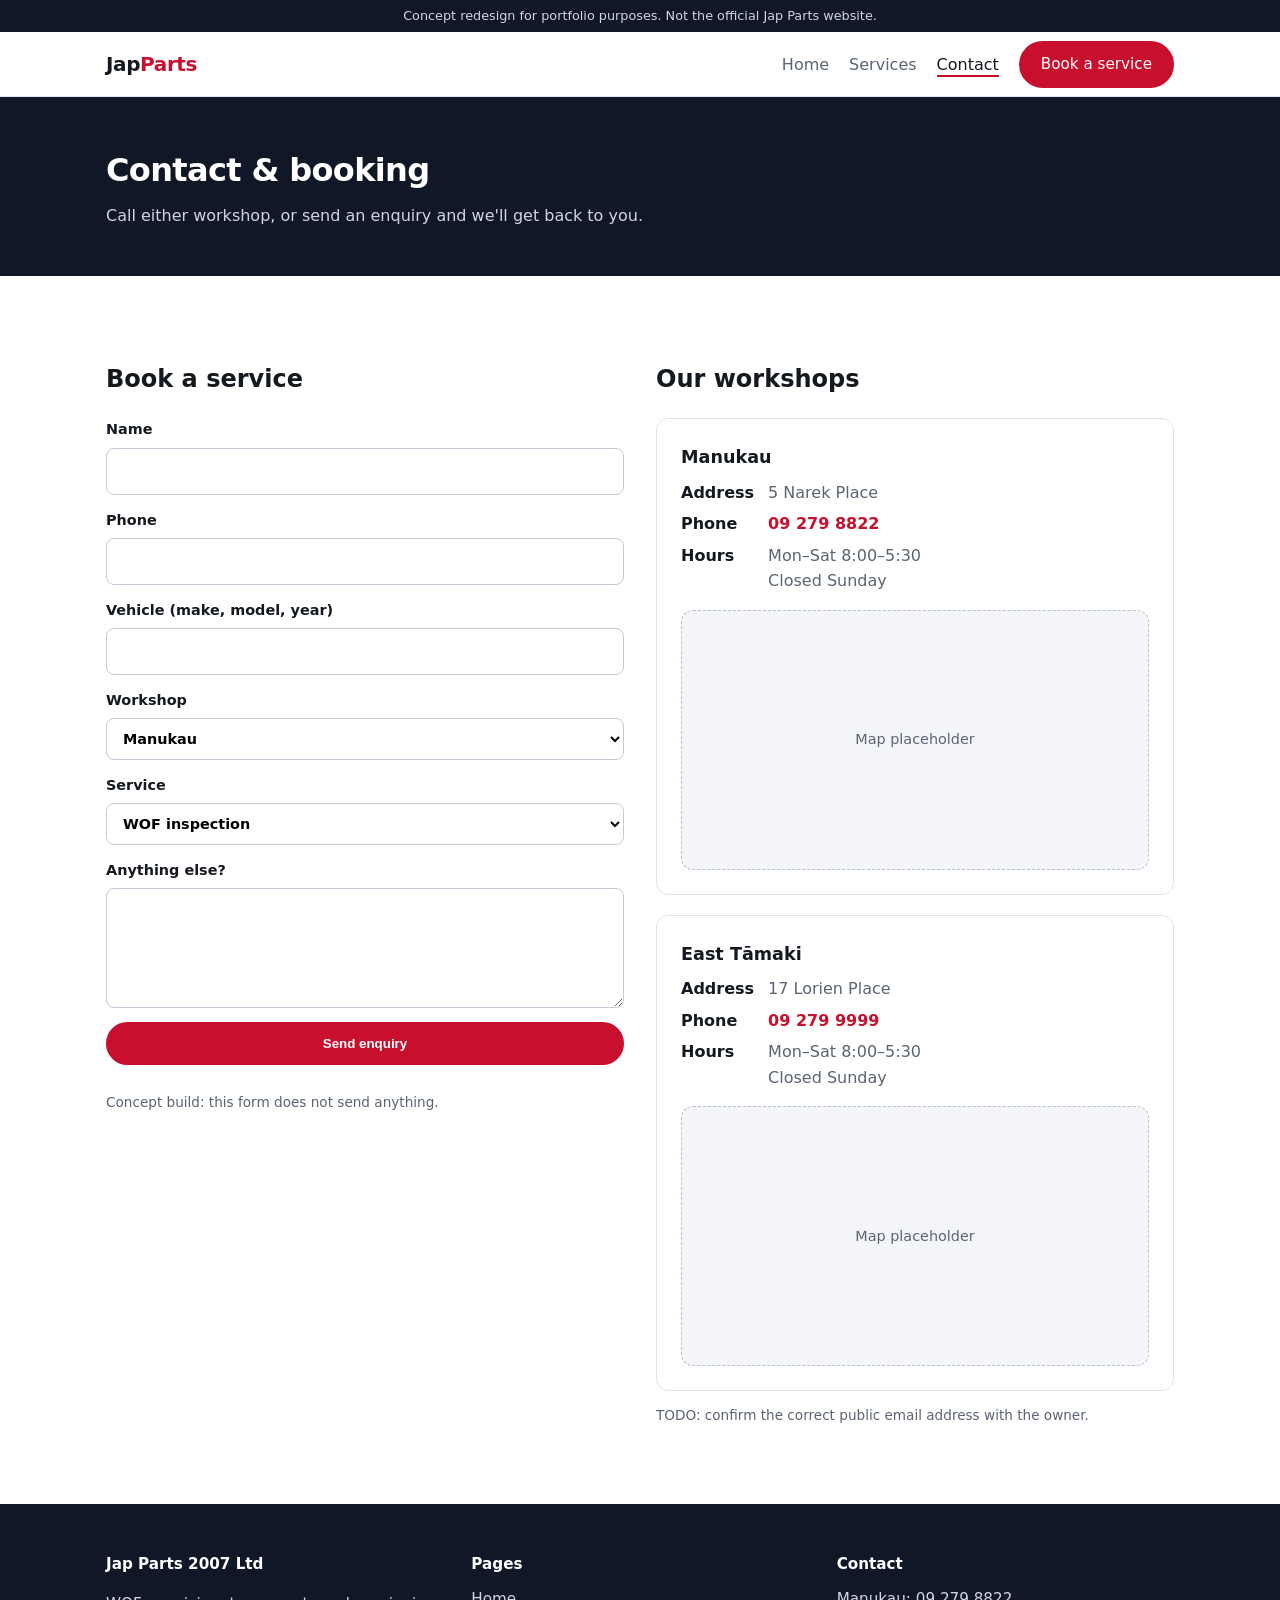
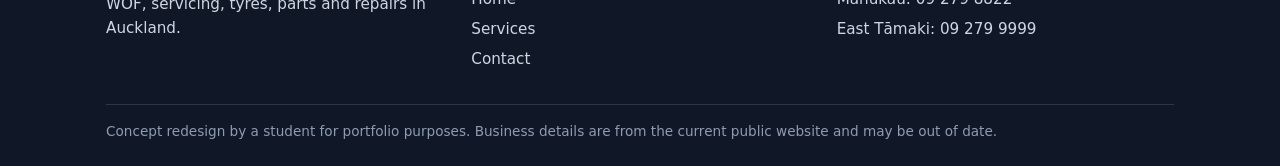
==== contact.html @ 28f03deb "Initial concept redesign of Jap Parts website Home, Services and Contact pages with responsive layou" ====
<!doctype html>
<html lang="en-NZ">
<head>
  <meta charset="utf-8">
  <meta name="viewport" content="width=device-width, initial-scale=1">
  <meta name="robots" content="noindex, nofollow">
  <title>Contact &amp; Booking | Jap Parts</title>
  <meta name="description" content="Concept redesign: contact details, locations and booking enquiry form.">
  <link rel="stylesheet" href="css/styles.css">
</head>
<body>
  <a class="skip-link" href="#main">Skip to content</a>
  <div class="concept-banner">Concept redesign for portfolio purposes. Not the official Jap Parts website.</div>

  <header class="site-header">
    <div class="container header-inner">
      <a class="logo" href="index.html">Jap<span>Parts</span></a>
      <button class="nav-toggle" aria-expanded="false" aria-controls="nav">Menu</button>
      <nav class="nav" id="nav" aria-label="Main">
        <a href="index.html">Home</a>
        <a href="services.html">Services</a>
        <a href="contact.html" aria-current="page">Contact</a>
        <a class="btn" href="contact.html#book">Book a service</a>
      </nav>
    </div>
  </header>

  <main id="main">
    <div class="page-title">
      <div class="container">
        <h1>Contact &amp; booking</h1>
        <p>Call either workshop, or send an enquiry and we'll get back to you.</p>
      </div>
    </div>

    <section>
      <div class="container split" style="align-items:start">
        <div id="book">
          <h2>Book a service</h2>
          <form id="enquiry-form">
            <label>Name <input name="name" required autocomplete="name"></label>
            <label>Phone <input name="phone" type="tel" required autocomplete="tel"></label>
            <label>Vehicle (make, model, year) <input name="vehicle"></label>
            <label>Workshop
              <select name="location">
                <option>Manukau</option>
                <option>East Tāmaki</option>
              </select>
            </label>
            <label>Service
              <select name="service">
                <option>WOF inspection</option>
                <option>Servicing / tune-up</option>
                <option>Tyres &amp; parts</option>
                <option>Mechanical / electrical repair</option>
                <option>Insurance claim</option>
              </select>
            </label>
            <label>Anything else? <textarea name="message"></textarea></label>
            <button class="btn" type="submit">Send enquiry</button>
            <p class="form-note">Concept build: this form does not send anything.</p>
            <p class="form-status" id="form-status" role="status"></p>
          </form>
        </div>

        <div>
          <h2>Our workshops</h2>
          <div class="grid" style="grid-template-columns:1fr">
            <article class="card location">
              <h3>Manukau</h3>
              <dl>
                <dt>Address</dt><dd>5 Narek Place</dd>
                <dt>Phone</dt><dd><a href="tel:092798822">09 279 8822</a></dd>
                <dt>Hours</dt><dd>Mon–Sat 8:00–5:30<br>Closed Sunday</dd>
              </dl>
              <!-- TODO: embed a correct Google Map for 5 Narek Place, Manukau -->
              <div class="map-frame photo-placeholder" role="img" aria-label="Map placeholder">Map placeholder</div>
            </article>
            <article class="card location">
              <h3>East Tāmaki</h3>
              <dl>
                <dt>Address</dt><dd>17 Lorien Place</dd>
                <dt>Phone</dt><dd><a href="tel:092799999">09 279 9999</a></dd>
                <dt>Hours</dt><dd>Mon–Sat 8:00–5:30<br>Closed Sunday</dd>
              </dl>
              <!-- TODO: embed a correct Google Map for 17 Lorien Place, East Tāmaki -->
              <div class="map-frame photo-placeholder" role="img" aria-label="Map placeholder">Map placeholder</div>
            </article>
          </div>
          <p class="form-note">TODO: confirm the correct public email address with the owner.</p>
        </div>
      </div>
    </section>
  </main>

  <footer class="site-footer">
    <div class="container">
      <div class="footer-grid">
        <div><h4>Jap Parts 2007 Ltd</h4><p>WOF, servicing, tyres, parts and repairs in Auckland.</p></div>
        <div><h4>Pages</h4><ul><li><a href="index.html">Home</a></li><li><a href="services.html">Services</a></li><li><a href="contact.html">Contact</a></li></ul></div>
        <div><h4>Contact</h4><ul><li>Manukau: <a href="tel:092798822">09 279 8822</a></li><li>East Tāmaki: <a href="tel:092799999">09 279 9999</a></li></ul></div>
      </div>
      <div class="footer-bottom">Concept redesign by a student for portfolio purposes. Business details are from the current public website and may be out of date.</div>
    </div>
  </footer>
  <div class="call-bar"><a href="tel:092798822">Call Manukau</a><a href="contact.html#book">Book a service</a></div>
  <script src="js/main.js"></script>
</body>
</html>
---- css/styles.css ----
:root {
  --ink: #14181f;
  --muted: #5a6472;
  --bg: #ffffff;
  --bg-alt: #f3f5f8;
  --line: #e0e5ec;
  --brand: #c8102e;
  --brand-dark: #9d0c24;
  --navy: #101828;
  --radius: 12px;
  --max: 1100px;
}

* { box-sizing: border-box; }

body {
  margin: 0;
  font-family: system-ui, -apple-system, "Segoe UI", Roboto, sans-serif;
  color: var(--ink);
  background: var(--bg);
  line-height: 1.6;
}

img { max-width: 100%; display: block; }
a { color: inherit; }

.container { max-width: var(--max); margin: 0 auto; padding: 0 16px; }

.skip-link {
  position: absolute; left: -999px; top: 0;
  background: var(--navy); color: #fff; padding: 8px 14px; z-index: 100;
}
.skip-link:focus { left: 0; }

.concept-banner {
  background: var(--navy); color: #cfd6e2;
  font-size: 0.8rem; text-align: center; padding: 6px 16px;
}

/* Header */
.site-header {
  position: sticky; top: 0; z-index: 50;
  background: rgba(255, 255, 255, 0.95);
  backdrop-filter: blur(6px);
  border-bottom: 1px solid var(--line);
}
.header-inner {
  display: flex; align-items: center; justify-content: space-between;
  min-height: 64px; gap: 16px;
}
.logo { font-weight: 800; font-size: 1.25rem; text-decoration: none; letter-spacing: -0.02em; }
.logo span { color: var(--brand); }

.nav-toggle {
  display: none; background: none; border: 1px solid var(--line);
  border-radius: 8px; padding: 8px 12px; font: inherit; cursor: pointer;
}
.nav { display: flex; align-items: center; gap: 20px; }
.nav a { text-decoration: none; font-weight: 500; color: var(--muted); }
.nav a:hover, .nav a[aria-current="page"] { color: var(--ink); }

/* Buttons */
.btn {
  display: inline-block; padding: 12px 22px; border-radius: 999px;
  background: var(--brand); color: #fff !important; font-weight: 600;
  text-decoration: none; border: 2px solid var(--brand); cursor: pointer;
}
.btn:hover { background: var(--brand-dark); border-color: var(--brand-dark); }
.btn-outline { background: transparent; color: #fff !important; border-color: #fff; }
.btn-outline:hover { background: rgba(255,255,255,0.12); border-color: #fff; }
.btn-dark-outline { background: transparent; color: var(--ink) !important; border-color: var(--ink); }
.btn-dark-outline:hover { background: var(--ink); color: #fff !important; border-color: var(--ink); }

/* Hero */
.hero {
  background: linear-gradient(135deg, #101828 0%, #1d2a44 100%);
  color: #fff; padding: 88px 0 72px;
}
.hero h1 { font-size: clamp(2rem, 5vw, 3.4rem); line-height: 1.1; margin: 0 0 16px; letter-spacing: -0.03em; max-width: 16ch; }
.hero p { font-size: 1.15rem; color: #cfd6e2; max-width: 52ch; margin: 0 0 28px; }
.hero-actions { display: flex; gap: 12px; flex-wrap: wrap; }
.hero-badges { display: flex; gap: 10px; flex-wrap: wrap; margin-top: 36px; }
.badge {
  font-size: 0.85rem; padding: 6px 14px; border-radius: 999px;
  background: rgba(255,255,255,0.1); border: 1px solid rgba(255,255,255,0.2);
}

/* Sections */
section { padding: 64px 0; }
.alt { background: var(--bg-alt); }
.section-head { max-width: 60ch; margin-bottom: 32px; }
.section-head h2 { font-size: clamp(1.6rem, 3vw, 2.1rem); margin: 0 0 8px; letter-spacing: -0.02em; }
.section-head p { margin: 0; color: var(--muted); }
.eyebrow { color: var(--brand); font-weight: 700; font-size: 0.8rem; text-transform: uppercase; letter-spacing: 0.1em; }

.grid { display: grid; gap: 20px; grid-template-columns: repeat(auto-fit, minmax(240px, 1fr)); }
.card {
  background: var(--bg); border: 1px solid var(--line);
  border-radius: var(--radius); padding: 24px;
}
.alt .card { background: #fff; }
.card h3 { margin: 0 0 8px; font-size: 1.1rem; }
.card p { margin: 0 0 12px; color: var(--muted); }
.card a.more { color: var(--brand); font-weight: 600; text-decoration: none; }
.card a.more:hover { text-decoration: underline; }

.icon {
  width: 44px; height: 44px; border-radius: 10px; background: #fdeaed;
  display: grid; place-items: center; font-size: 1.3rem; margin-bottom: 14px;
}

/* Why us */
.checklist { list-style: none; padding: 0; margin: 0; display: grid; gap: 12px; }
.checklist li { padding-left: 30px; position: relative; }
.checklist li::before { content: "✓"; position: absolute; left: 0; color: var(--brand); font-weight: 800; }

.split { display: grid; gap: 32px; grid-template-columns: 1fr 1fr; align-items: center; }
.photo-placeholder {
  aspect-ratio: 4 / 3; border-radius: var(--radius);
  background: repeating-linear-gradient(45deg, #e6eaf0, #e6eaf0 12px, #eef1f5 12px, #eef1f5 24px);
  display: grid; place-items: center; color: var(--muted); font-size: 0.9rem; text-align: center; padding: 16px;
}

/* Locations */
.location h3 { margin-top: 0; }
.location dl { margin: 0; display: grid; grid-template-columns: auto 1fr; gap: 6px 14px; }
.location dt { font-weight: 600; }
.location dd { margin: 0; color: var(--muted); }
.location dd a { color: var(--brand); font-weight: 600; text-decoration: none; }

.map-frame { width: 100%; height: 260px; border: 0; border-radius: var(--radius); margin-top: 16px; background: var(--bg-alt); }

/* Call-to-action band */
.cta-band { background: var(--brand); color: #fff; text-align: center; }
.cta-band h2 { margin: 0 0 8px; font-size: 1.8rem; }
.cta-band p { margin: 0 0 20px; opacity: 0.9; }
.cta-band .btn { background: #fff; color: var(--brand) !important; border-color: #fff; }

/* Page title */
.page-title { background: var(--navy); color: #fff; padding: 48px 0; }
.page-title h1 { margin: 0 0 6px; letter-spacing: -0.02em; }
.page-title p { margin: 0; color: #cfd6e2; max-width: 56ch; }

/* Services detail */
.service-row { display: grid; gap: 32px; grid-template-columns: 1fr 1fr; align-items: center; padding: 32px 0; border-bottom: 1px solid var(--line); }
.service-row:last-child { border-bottom: 0; }
.service-row:nth-child(even) .service-copy { order: 2; }
.service-copy h2 { margin: 0 0 8px; }
.service-copy p { color: var(--muted); }

/* Form */
form { display: grid; gap: 14px; }
label { font-weight: 600; font-size: 0.9rem; display: grid; gap: 6px; }
input, select, textarea {
  font: inherit; padding: 11px 12px; border: 1px solid #c3cbd7; border-radius: 8px; background: #fff;
}
input:focus, select:focus, textarea:focus { outline: 2px solid var(--brand); outline-offset: 1px; }
textarea { min-height: 120px; resize: vertical; }
.form-note { font-size: 0.85rem; color: var(--muted); }
.form-status { font-weight: 600; color: #146c2e; }

/* Footer */
.site-footer { background: var(--navy); color: #cfd6e2; padding: 48px 0 24px; font-size: 0.95rem; }
.footer-grid { display: grid; gap: 28px; grid-template-columns: repeat(auto-fit, minmax(200px, 1fr)); }
.site-footer h4 { color: #fff; margin: 0 0 10px; }
.site-footer a { text-decoration: none; }
.site-footer a:hover { color: #fff; text-decoration: underline; }
.site-footer ul { list-style: none; padding: 0; margin: 0; display: grid; gap: 6px; }
.footer-bottom { border-top: 1px solid rgba(255,255,255,0.12); margin-top: 32px; padding-top: 16px; font-size: 0.85rem; color: #8f9bb0; }

/* Mobile */
@media (max-width: 760px) {
  .nav-toggle { display: block; }
  .nav {
    display: none; position: absolute; top: 100%; left: 0; right: 0;
    flex-direction: column; align-items: stretch; gap: 0;
    background: #fff; border-bottom: 1px solid var(--line); padding: 8px 16px 16px;
  }
  .nav.open { display: flex; }
  .nav a { padding: 12px 0; border-bottom: 1px solid var(--line); }
  .nav .btn { margin-top: 12px; text-align: center; border-bottom: 2px solid var(--brand); }
  .split, .service-row { grid-template-columns: 1fr; }
  .service-row:nth-child(even) .service-copy { order: 0; }
  section { padding: 44px 0; }
  .hero { padding: 56px 0 48px; }
}

/* ---- Polish ---- */
html { scroll-behavior: smooth; scroll-padding-top: 80px; }
h1, h2, h3 { text-wrap: balance; }

:focus-visible { outline: 3px solid var(--brand); outline-offset: 3px; border-radius: 4px; }

.site-header .btn { padding: 9px 20px; font-size: 0.95rem; }
.nav a[aria-current="page"]:not(.btn) { box-shadow: inset 0 -2px 0 var(--brand); }

.btn { transition: background 0.2s, transform 0.2s, box-shadow 0.2s; }
.btn:hover { transform: translateY(-1px); box-shadow: 0 6px 16px rgba(200, 16, 46, 0.3); }

/* Hero */
.hero {
  background:
    radial-gradient(circle at 85% 20%, rgba(200, 16, 46, 0.28), transparent 45%),
    linear-gradient(135deg, #101828 0%, #1d2a44 100%);
}
.hero-grid { display: grid; grid-template-columns: 1.3fr 0.7fr; gap: 48px; align-items: center; }
.eyebrow-light { color: #ff8a9b; display: block; margin-bottom: 12px; }
.hero-card {
  background: rgba(255, 255, 255, 0.08); border: 1px solid rgba(255, 255, 255, 0.18);
  border-radius: 16px; padding: 28px; backdrop-filter: blur(8px);
}
.hero-card h2 { margin: 0 0 4px; font-size: 1rem; text-transform: uppercase; letter-spacing: 0.08em; color: #ff8a9b; }
.hero-hours { margin: 0 0 18px; font-size: 1.1rem; color: #fff; }
.hero-hours strong { font-size: 1.6rem; display: block; }
.hero-hours small { color: #aab4c6; }
.hero-card ul { list-style: none; margin: 0; padding: 0; border-top: 1px solid rgba(255,255,255,0.15); }
.hero-card li { display: flex; justify-content: space-between; gap: 12px; padding: 12px 0; border-bottom: 1px solid rgba(255,255,255,0.15); }
.hero-card li:last-child { border-bottom: 0; padding-bottom: 0; }
.hero-card li span { color: #cfd6e2; }
.hero-card a { color: #fff; font-weight: 700; text-decoration: none; }
.hero-card a:hover { text-decoration: underline; }

/* Cards */
.card { transition: transform 0.2s, box-shadow 0.2s, border-color 0.2s; }
.card:hover { transform: translateY(-4px); box-shadow: 0 14px 30px rgba(16, 24, 40, 0.1); border-color: #cfd6e2; }
.location:hover { transform: none; box-shadow: none; }
.card a.more::after { content: ""; }

/* Section rhythm */
.section-head { margin-bottom: 36px; }
.photo-placeholder { border: 1px dashed #b9c2d0; }
.service-row { padding: 44px 0; }
.service-copy .btn { margin-top: 8px; }

/* Scroll reveal (progressive: only hidden once JS adds .js) */
.js .reveal { opacity: 0; transform: translateY(16px); transition: opacity 0.5s, transform 0.5s; }
.js .reveal.in { opacity: 1; transform: none; }

/* Sticky call bar on phones */
.call-bar { display: none; }

@media (max-width: 860px) {
  .hero-grid { grid-template-columns: 1fr; gap: 32px; }
}
@media (max-width: 760px) {
  body { padding-bottom: 60px; }
  .call-bar {
    display: grid; grid-template-columns: 1fr 1fr; position: fixed; left: 0; right: 0; bottom: 0; z-index: 60;
    background: var(--navy); border-top: 1px solid rgba(255,255,255,0.15);
  }
  .call-bar a { color: #fff; text-align: center; padding: 16px 8px; font-weight: 600; text-decoration: none; font-size: 0.9rem; }
  .call-bar a + a { background: var(--brand); }
}

@media (prefers-reduced-motion: reduce) {
  html { scroll-behavior: auto; }
  *, *::before, *::after { transition: none !important; }
  .js .reveal { opacity: 1; transform: none; }
}
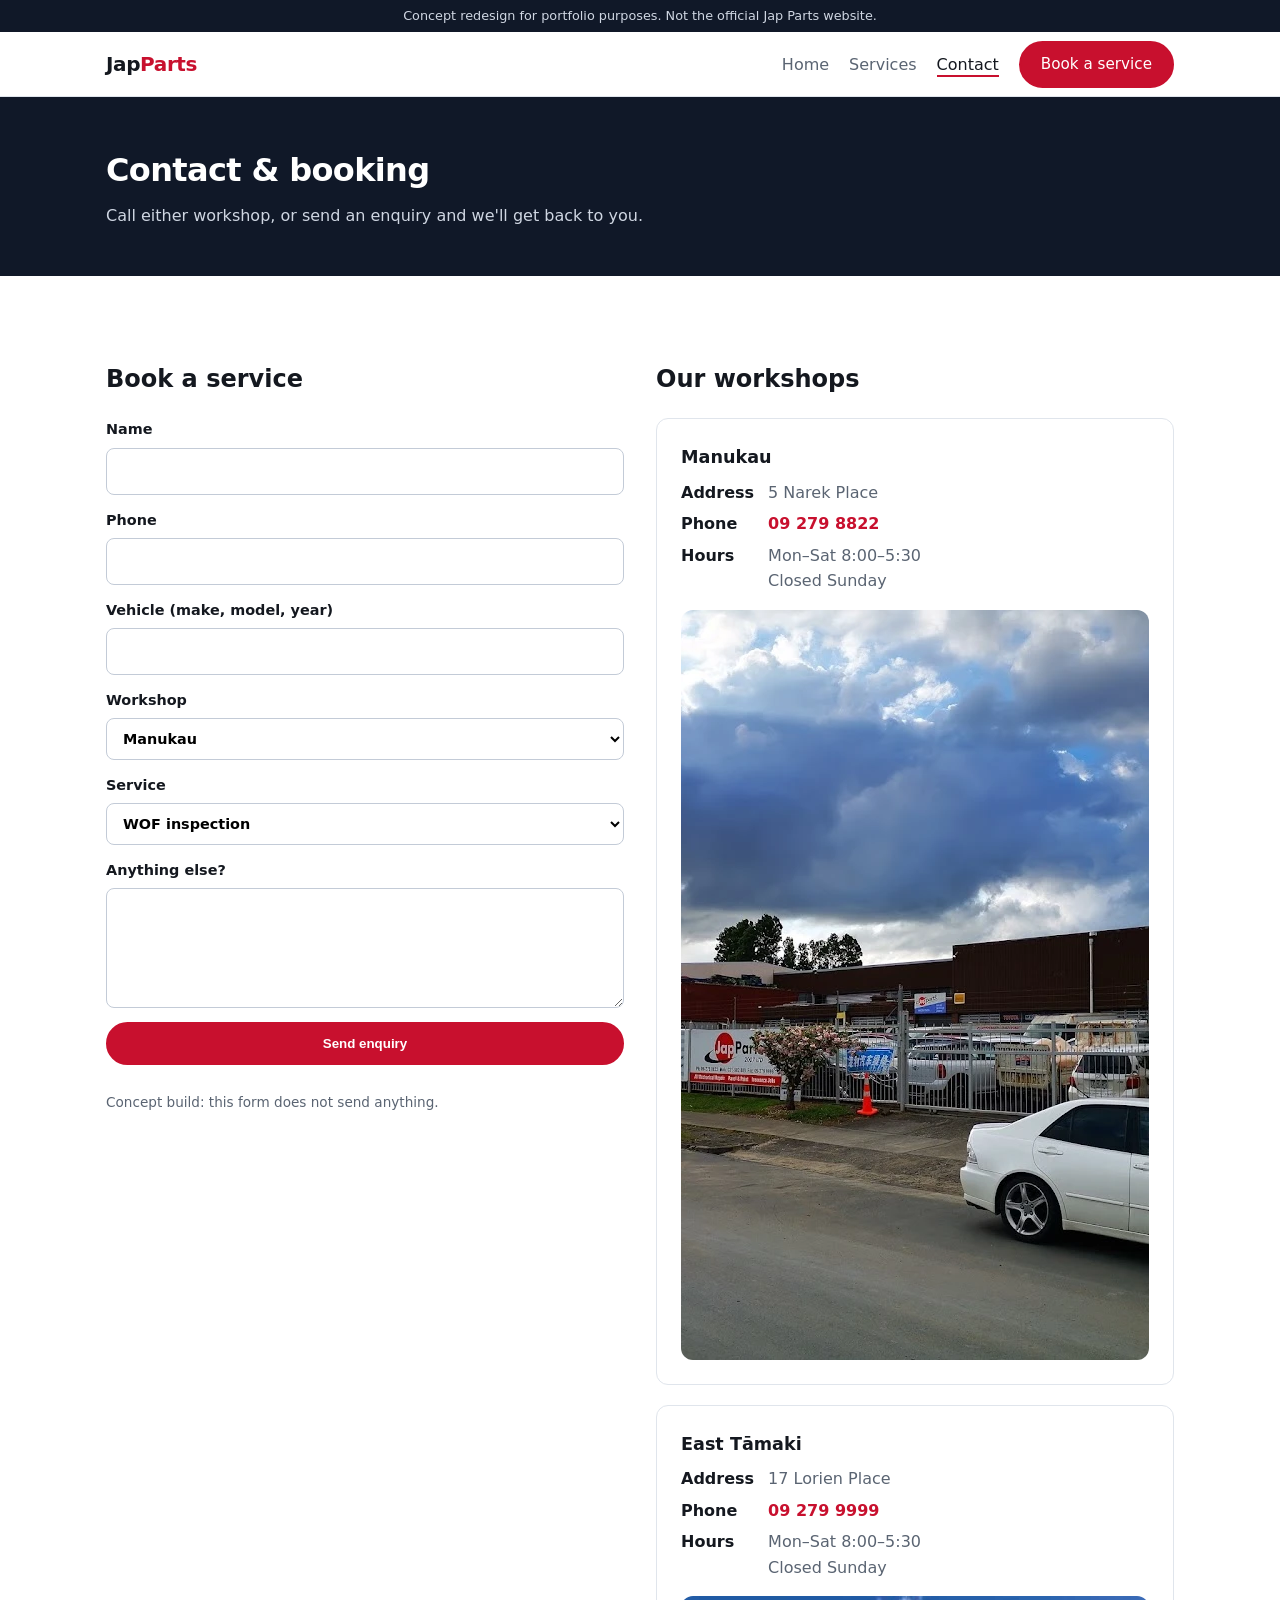
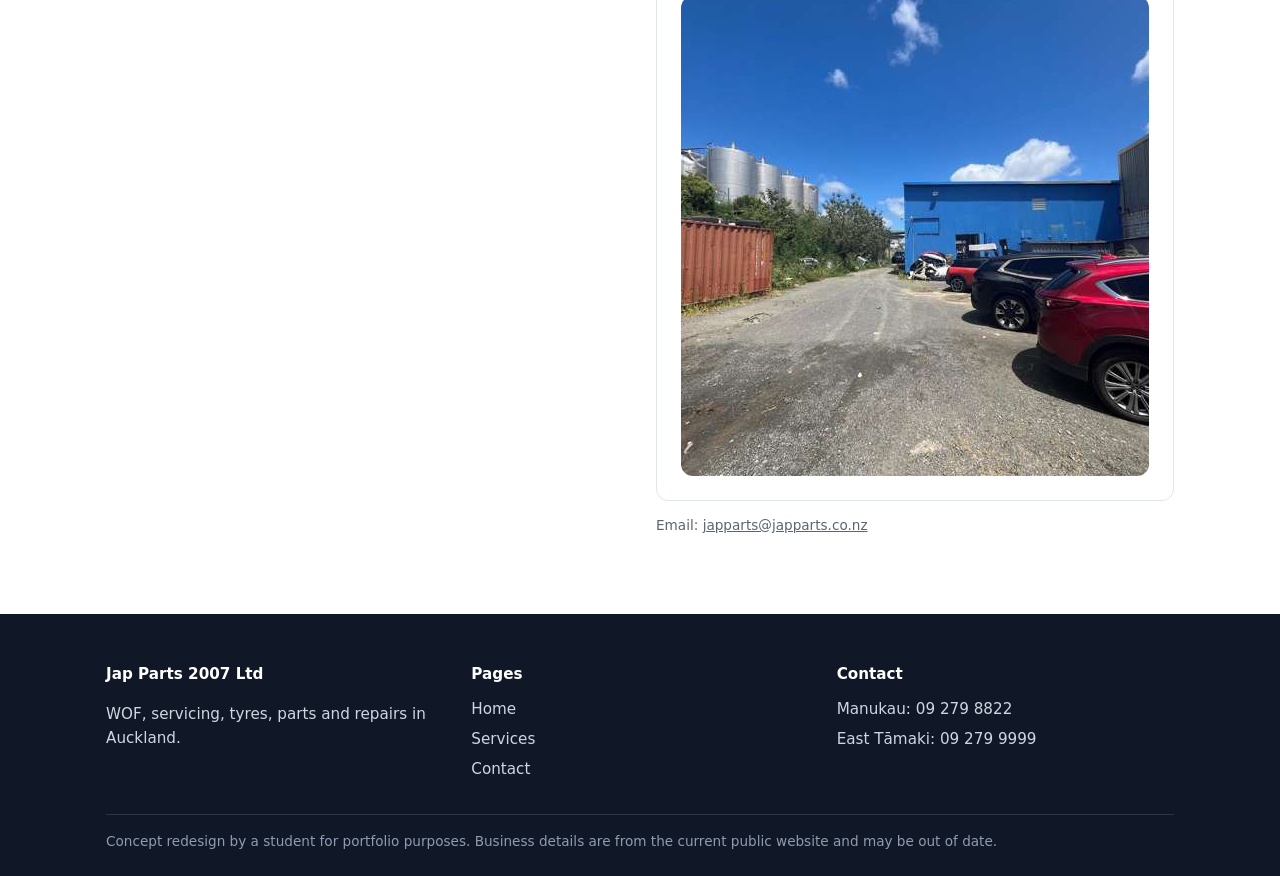
==== commit b32ee90d: "Add location photos and contact email to Contact page Co-Authored-By: Claude Sonnet 5.5 <noreply@ant" ====
--- a/contact.html
+++ b/contact.html
@@ -74,7 +74,7 @@
                 <dt>Hours</dt><dd>Mon–Sat 8:00–5:30<br>Closed Sunday</dd>
               </dl>
               <!-- TODO: embed a correct Google Map for 5 Narek Place, Manukau -->
-              <div class="map-frame photo-placeholder" role="img" aria-label="Map placeholder">Map placeholder</div>
+              <img class="location-photo" src="img/manukau.webp" alt="Jap Parts yard and signage on Narek Place, Manukau" width="1000" height="750" loading="lazy">
             </article>
             <article class="card location">
               <h3>East Tāmaki</h3>
@@ -84,10 +84,10 @@
                 <dt>Hours</dt><dd>Mon–Sat 8:00–5:30<br>Closed Sunday</dd>
               </dl>
               <!-- TODO: embed a correct Google Map for 17 Lorien Place, East Tāmaki -->
-              <div class="map-frame photo-placeholder" role="img" aria-label="Map placeholder">Map placeholder</div>
+              <img class="location-photo" src="img/east-tamaki.png" alt="Jap Parts East Tāmaki yard with a blue workshop building" width="640" height="480" loading="lazy">
             </article>
           </div>
-          <p class="form-note">TODO: confirm the correct public email address with the owner.</p>
+          <p class="form-note">Email: <a href="mailto:japparts@japparts.co.nz">japparts@japparts.co.nz</a></p>
         </div>
       </div>
     </section>
--- a/css/styles.css
+++ b/css/styles.css
@@ -257,3 +257,5 @@
   *, *::before, *::after { transition: none !important; }
   .js .reveal { opacity: 1; transform: none; }
 }
+
+.location-photo { width: 100%; aspect-ratio: 4 / 3; object-fit: cover; border-radius: var(--radius); margin-top: 16px; background: var(--bg-alt); }
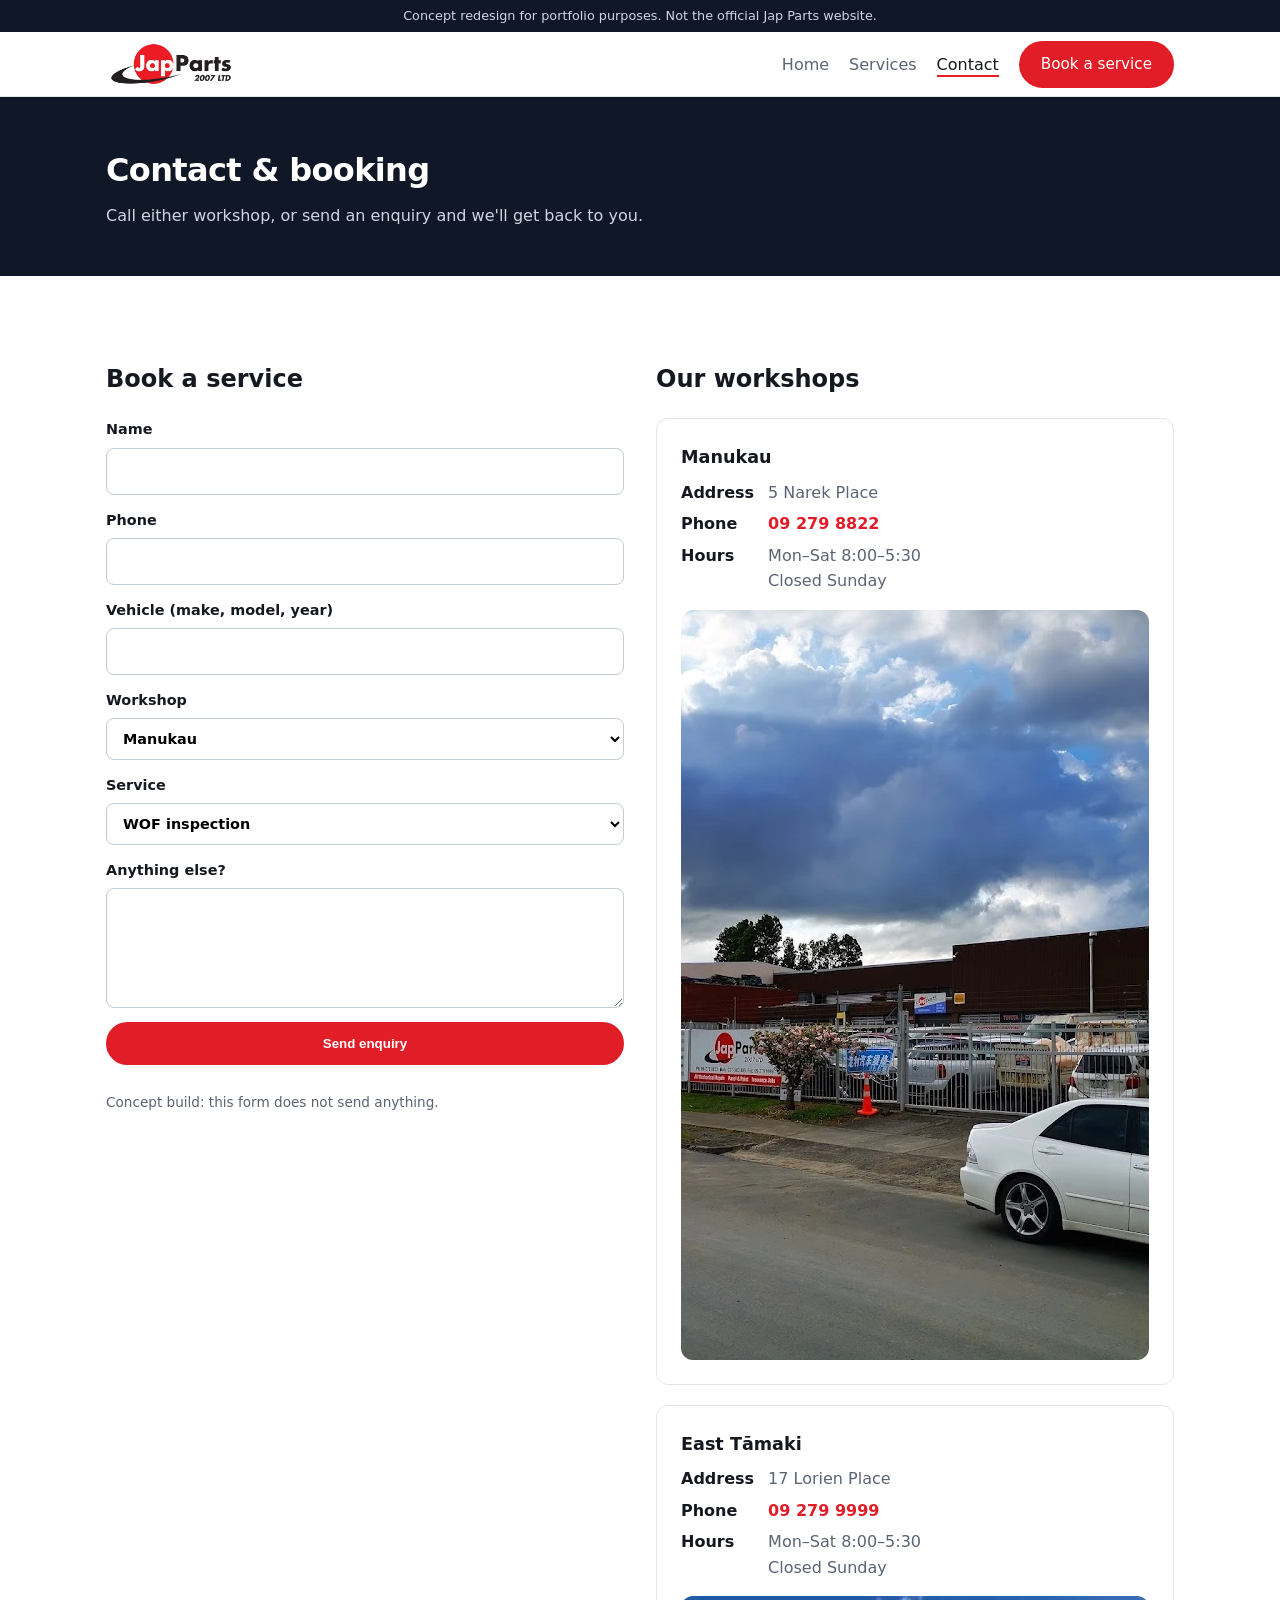
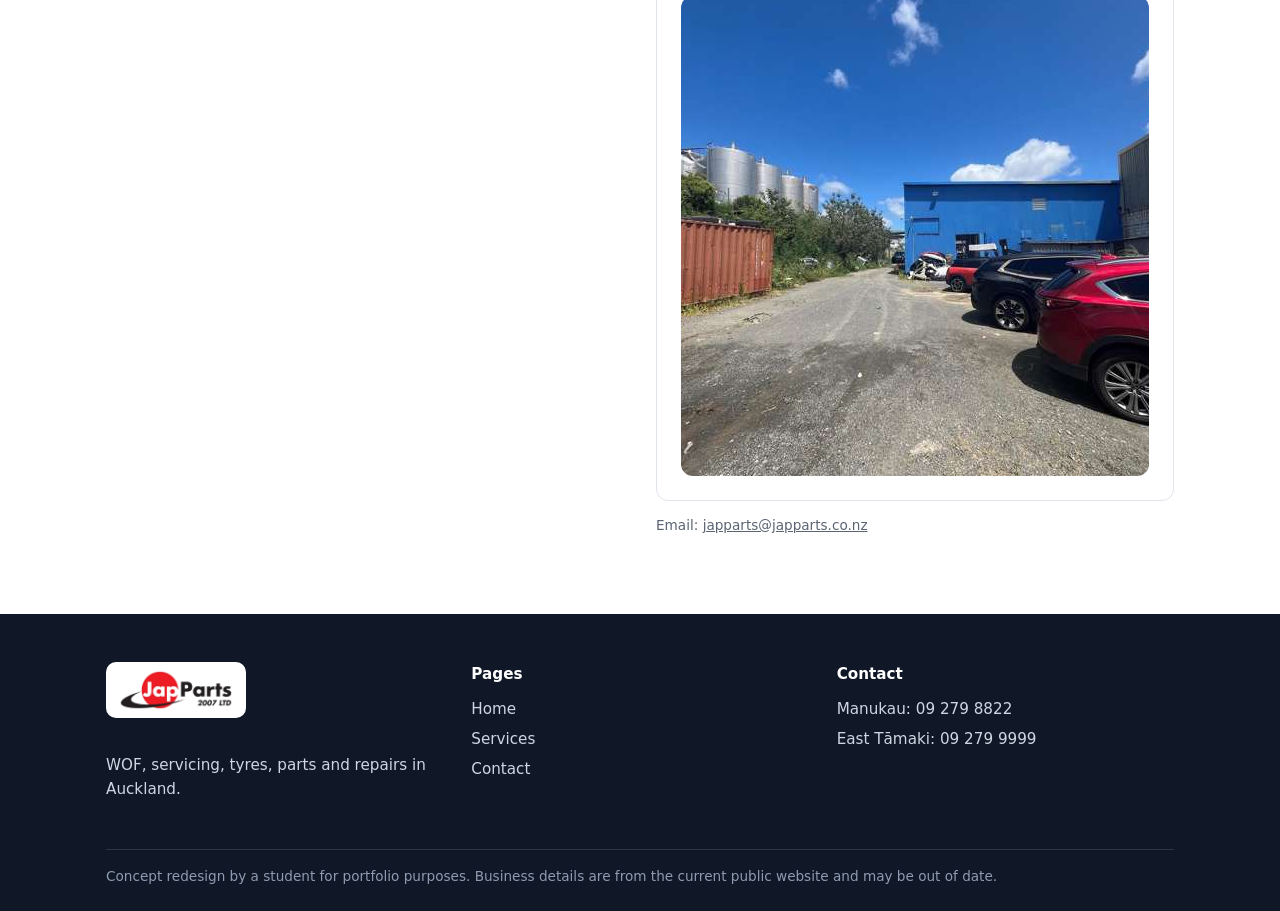
==== commit d3767fb0: "Add Jap Parts logo to header, footer and favicon; match brand colour Co-Authored-By: Claude Sonnet 5" ====
--- a/contact.html
+++ b/contact.html
@@ -6,6 +6,7 @@
   <meta name="robots" content="noindex, nofollow">
   <title>Contact &amp; Booking | Jap Parts</title>
   <meta name="description" content="Concept redesign: contact details, locations and booking enquiry form.">
+  <link rel="icon" href="img/logo.webp" type="image/webp">
   <link rel="stylesheet" href="css/styles.css">
 </head>
 <body>
@@ -14,7 +15,7 @@
 
   <header class="site-header">
     <div class="container header-inner">
-      <a class="logo" href="index.html">Jap<span>Parts</span></a>
+      <a class="logo" href="index.html" aria-label="Jap Parts 2007 Ltd, home"><img src="img/logo.webp" alt="Jap Parts 2007 Ltd" width="500" height="200"></a>
       <button class="nav-toggle" aria-expanded="false" aria-controls="nav">Menu</button>
       <nav class="nav" id="nav" aria-label="Main">
         <a href="index.html">Home</a>
@@ -96,7 +97,7 @@
   <footer class="site-footer">
     <div class="container">
       <div class="footer-grid">
-        <div><h4>Jap Parts 2007 Ltd</h4><p>WOF, servicing, tyres, parts and repairs in Auckland.</p></div>
+        <div><a class="footer-logo" href="index.html"><img src="img/logo.webp" alt="Jap Parts 2007 Ltd" width="500" height="200" loading="lazy"></a><p>WOF, servicing, tyres, parts and repairs in Auckland.</p></div>
         <div><h4>Pages</h4><ul><li><a href="index.html">Home</a></li><li><a href="services.html">Services</a></li><li><a href="contact.html">Contact</a></li></ul></div>
         <div><h4>Contact</h4><ul><li>Manukau: <a href="tel:092798822">09 279 8822</a></li><li>East Tāmaki: <a href="tel:092799999">09 279 9999</a></li></ul></div>
       </div>
--- a/css/styles.css
+++ b/css/styles.css
@@ -4,8 +4,8 @@
   --bg: #ffffff;
   --bg-alt: #f3f5f8;
   --line: #e0e5ec;
-  --brand: #c8102e;
-  --brand-dark: #9d0c24;
+  --brand: #e11d27;
+  --brand-dark: #b5131b;
   --navy: #101828;
   --radius: 12px;
   --max: 1100px;
@@ -48,8 +48,8 @@
   display: flex; align-items: center; justify-content: space-between;
   min-height: 64px; gap: 16px;
 }
-.logo { font-weight: 800; font-size: 1.25rem; text-decoration: none; letter-spacing: -0.02em; }
-.logo span { color: var(--brand); }
+.logo { display: block; line-height: 0; }
+.logo img { height: 52px; width: auto; }
 
 .nav-toggle {
   display: none; background: none; border: 1px solid var(--line);
@@ -259,3 +259,7 @@
 }
 
 .location-photo { width: 100%; aspect-ratio: 4 / 3; object-fit: cover; border-radius: var(--radius); margin-top: 16px; background: var(--bg-alt); }
+
+.footer-logo { display: inline-block; background: #fff; border-radius: 10px; padding: 4px 10px; margin-bottom: 12px; line-height: 0; }
+.footer-logo img { height: 48px; width: auto; }
+@media (max-width: 760px) { .logo img { height: 44px; } }
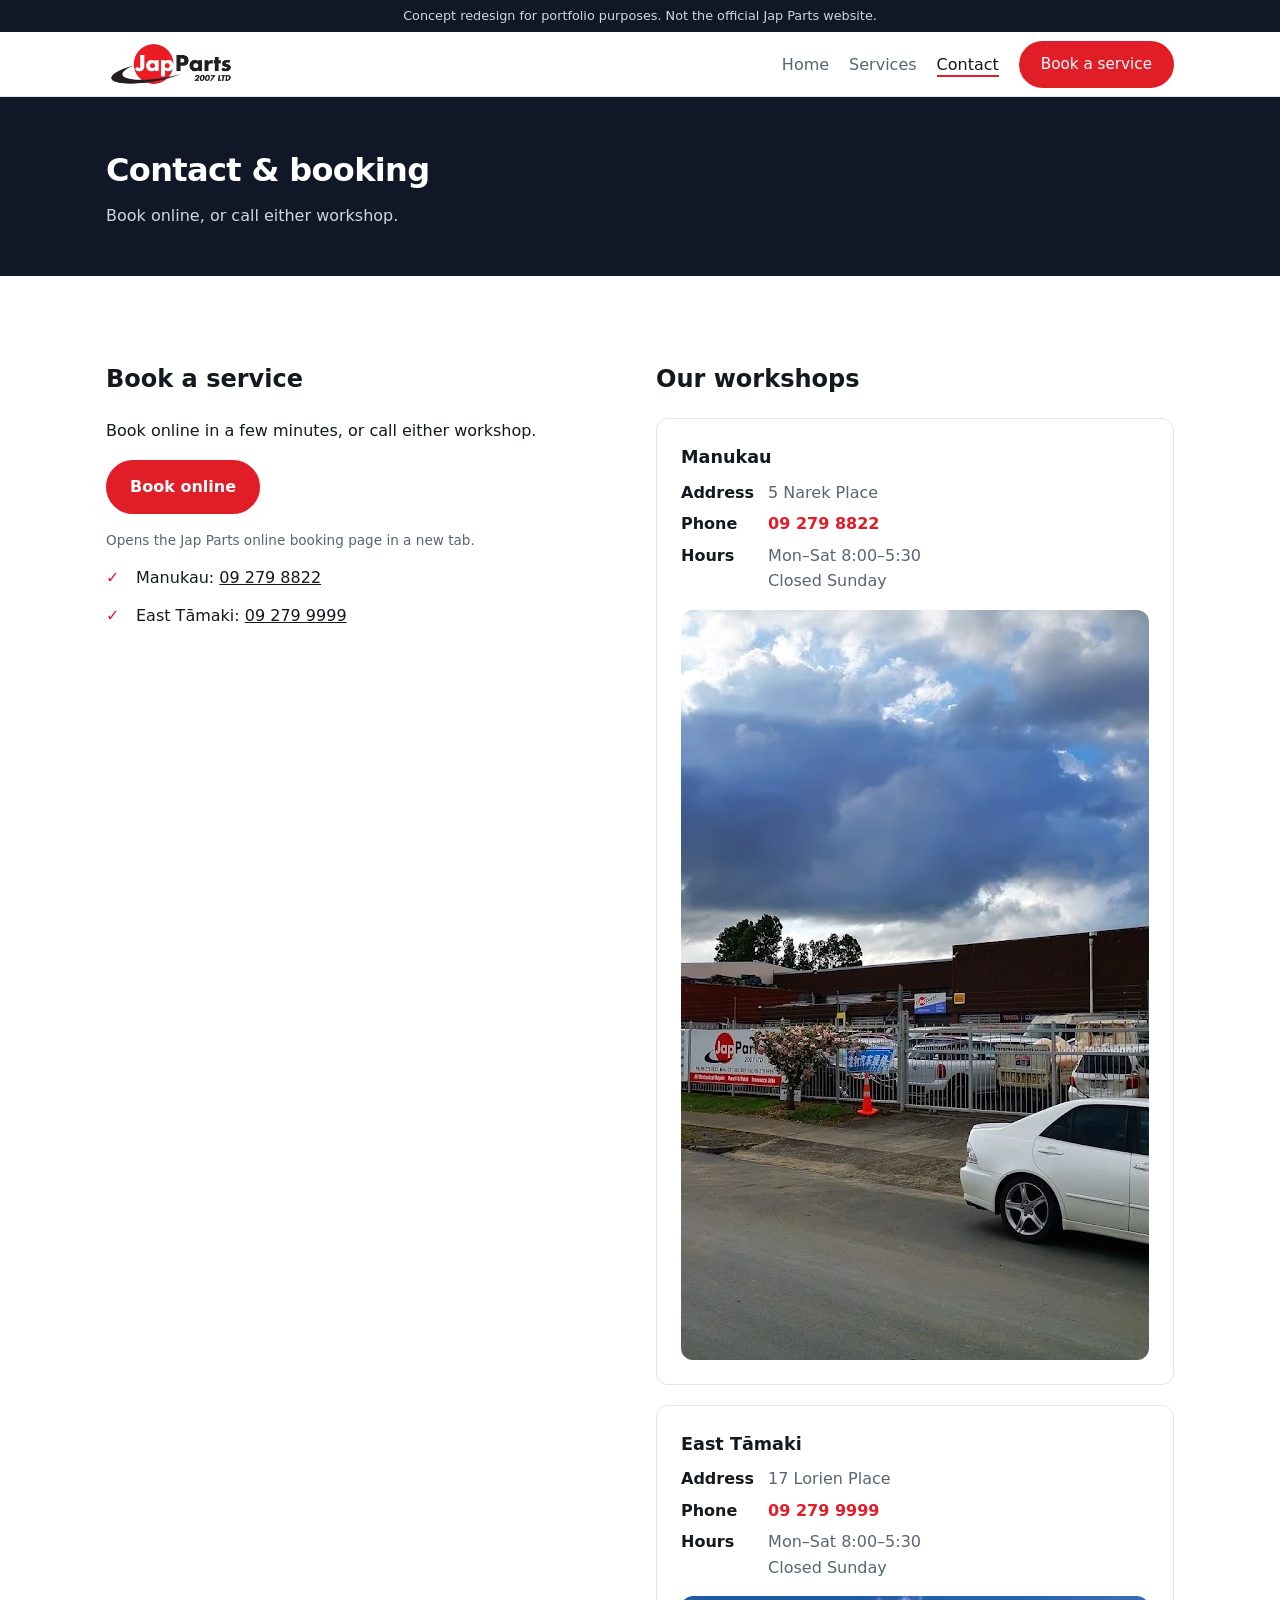
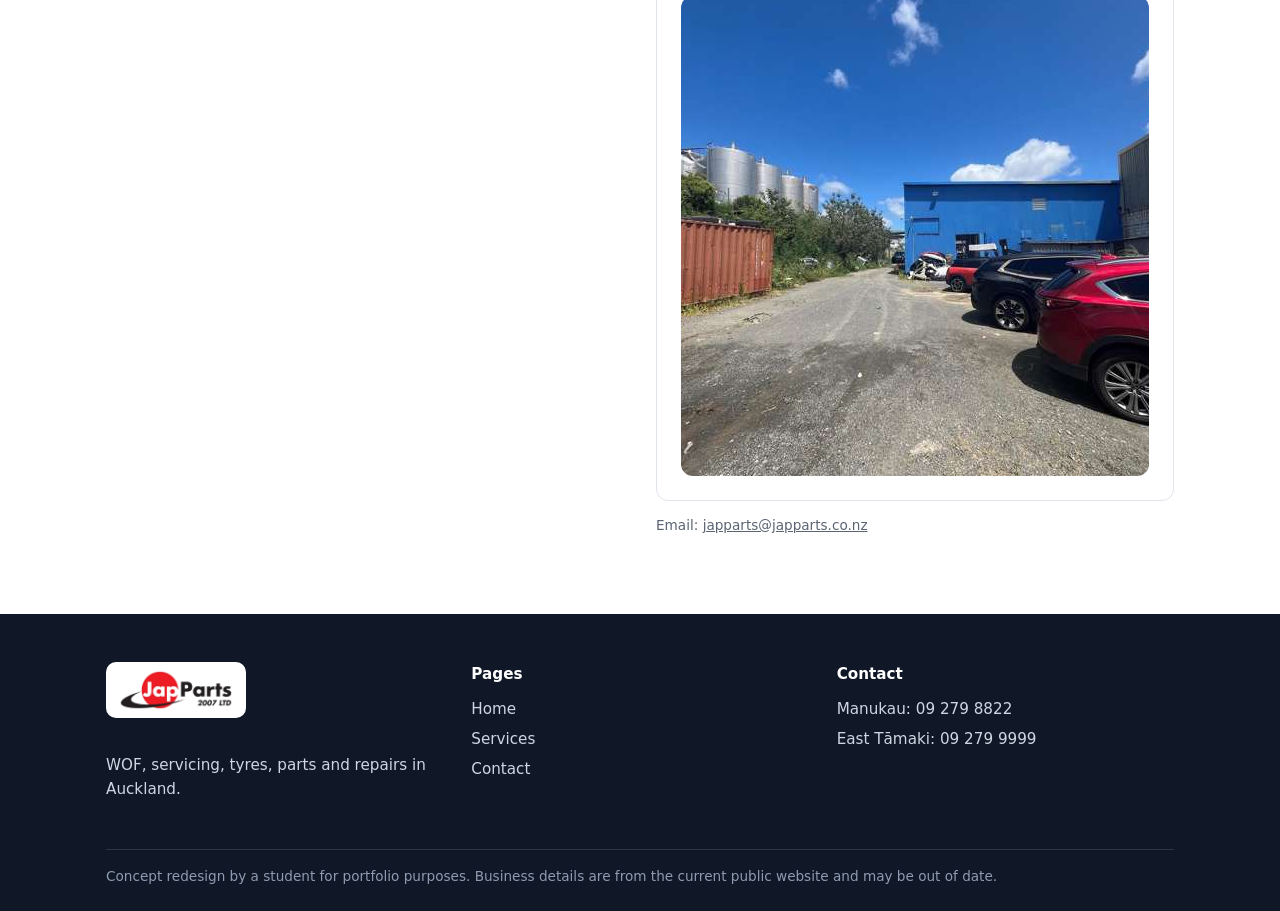
==== commit 454cc014: "Use owner's site wording, link booking to MechanicDesk, replace contact form Co-Authored-By: Claude " ====
--- a/contact.html
+++ b/contact.html
@@ -5,7 +5,7 @@
   <meta name="viewport" content="width=device-width, initial-scale=1">
   <meta name="robots" content="noindex, nofollow">
   <title>Contact &amp; Booking | Jap Parts</title>
-  <meta name="description" content="Concept redesign: contact details, locations and booking enquiry form.">
+  <meta name="description" content="Concept redesign: contact details, locations and online booking.">
   <link rel="icon" href="img/logo.webp" type="image/webp">
   <link rel="stylesheet" href="css/styles.css">
 </head>
@@ -21,7 +21,7 @@
         <a href="index.html">Home</a>
         <a href="services.html">Services</a>
         <a href="contact.html" aria-current="page">Contact</a>
-        <a class="btn" href="contact.html#book">Book a service</a>
+        <a class="btn" href="https://www.mechanicdesk.com.au/online-booking/index.html?token=810063f61f6c202ad4e2bc12f8810be9668049bf" target="_blank" rel="noopener">Book a service</a>
       </nav>
     </div>
   </header>
@@ -30,7 +30,7 @@
     <div class="page-title">
       <div class="container">
         <h1>Contact &amp; booking</h1>
-        <p>Call either workshop, or send an enquiry and we'll get back to you.</p>
+        <p>Book online, or call either workshop.</p>
       </div>
     </div>
 
@@ -38,30 +38,13 @@
       <div class="container split" style="align-items:start">
         <div id="book">
           <h2>Book a service</h2>
-          <form id="enquiry-form">
-            <label>Name <input name="name" required autocomplete="name"></label>
-            <label>Phone <input name="phone" type="tel" required autocomplete="tel"></label>
-            <label>Vehicle (make, model, year) <input name="vehicle"></label>
-            <label>Workshop
-              <select name="location">
-                <option>Manukau</option>
-                <option>East Tāmaki</option>
-              </select>
-            </label>
-            <label>Service
-              <select name="service">
-                <option>WOF inspection</option>
-                <option>Servicing / tune-up</option>
-                <option>Tyres &amp; parts</option>
-                <option>Mechanical / electrical repair</option>
-                <option>Insurance claim</option>
-              </select>
-            </label>
-            <label>Anything else? <textarea name="message"></textarea></label>
-            <button class="btn" type="submit">Send enquiry</button>
-            <p class="form-note">Concept build: this form does not send anything.</p>
-            <p class="form-status" id="form-status" role="status"></p>
-          </form>
+          <p>Book online in a few minutes, or call either workshop.</p>
+          <p><a class="btn" href="https://www.mechanicdesk.com.au/online-booking/index.html?token=810063f61f6c202ad4e2bc12f8810be9668049bf" target="_blank" rel="noopener">Book online</a></p>
+          <p class="form-note">Opens the Jap Parts online booking page in a new tab.</p>
+          <ul class="checklist">
+            <li>Manukau: <a href="tel:092798822">09 279 8822</a></li>
+            <li>East Tāmaki: <a href="tel:092799999">09 279 9999</a></li>
+          </ul>
         </div>
 
         <div>
@@ -104,7 +87,7 @@
       <div class="footer-bottom">Concept redesign by a student for portfolio purposes. Business details are from the current public website and may be out of date.</div>
     </div>
   </footer>
-  <div class="call-bar"><a href="tel:092798822">Call Manukau</a><a href="contact.html#book">Book a service</a></div>
+  <div class="call-bar"><a href="tel:092798822">Call Manukau</a><a href="https://www.mechanicdesk.com.au/online-booking/index.html?token=810063f61f6c202ad4e2bc12f8810be9668049bf" target="_blank" rel="noopener">Book a service</a></div>
   <script src="js/main.js"></script>
 </body>
 </html>
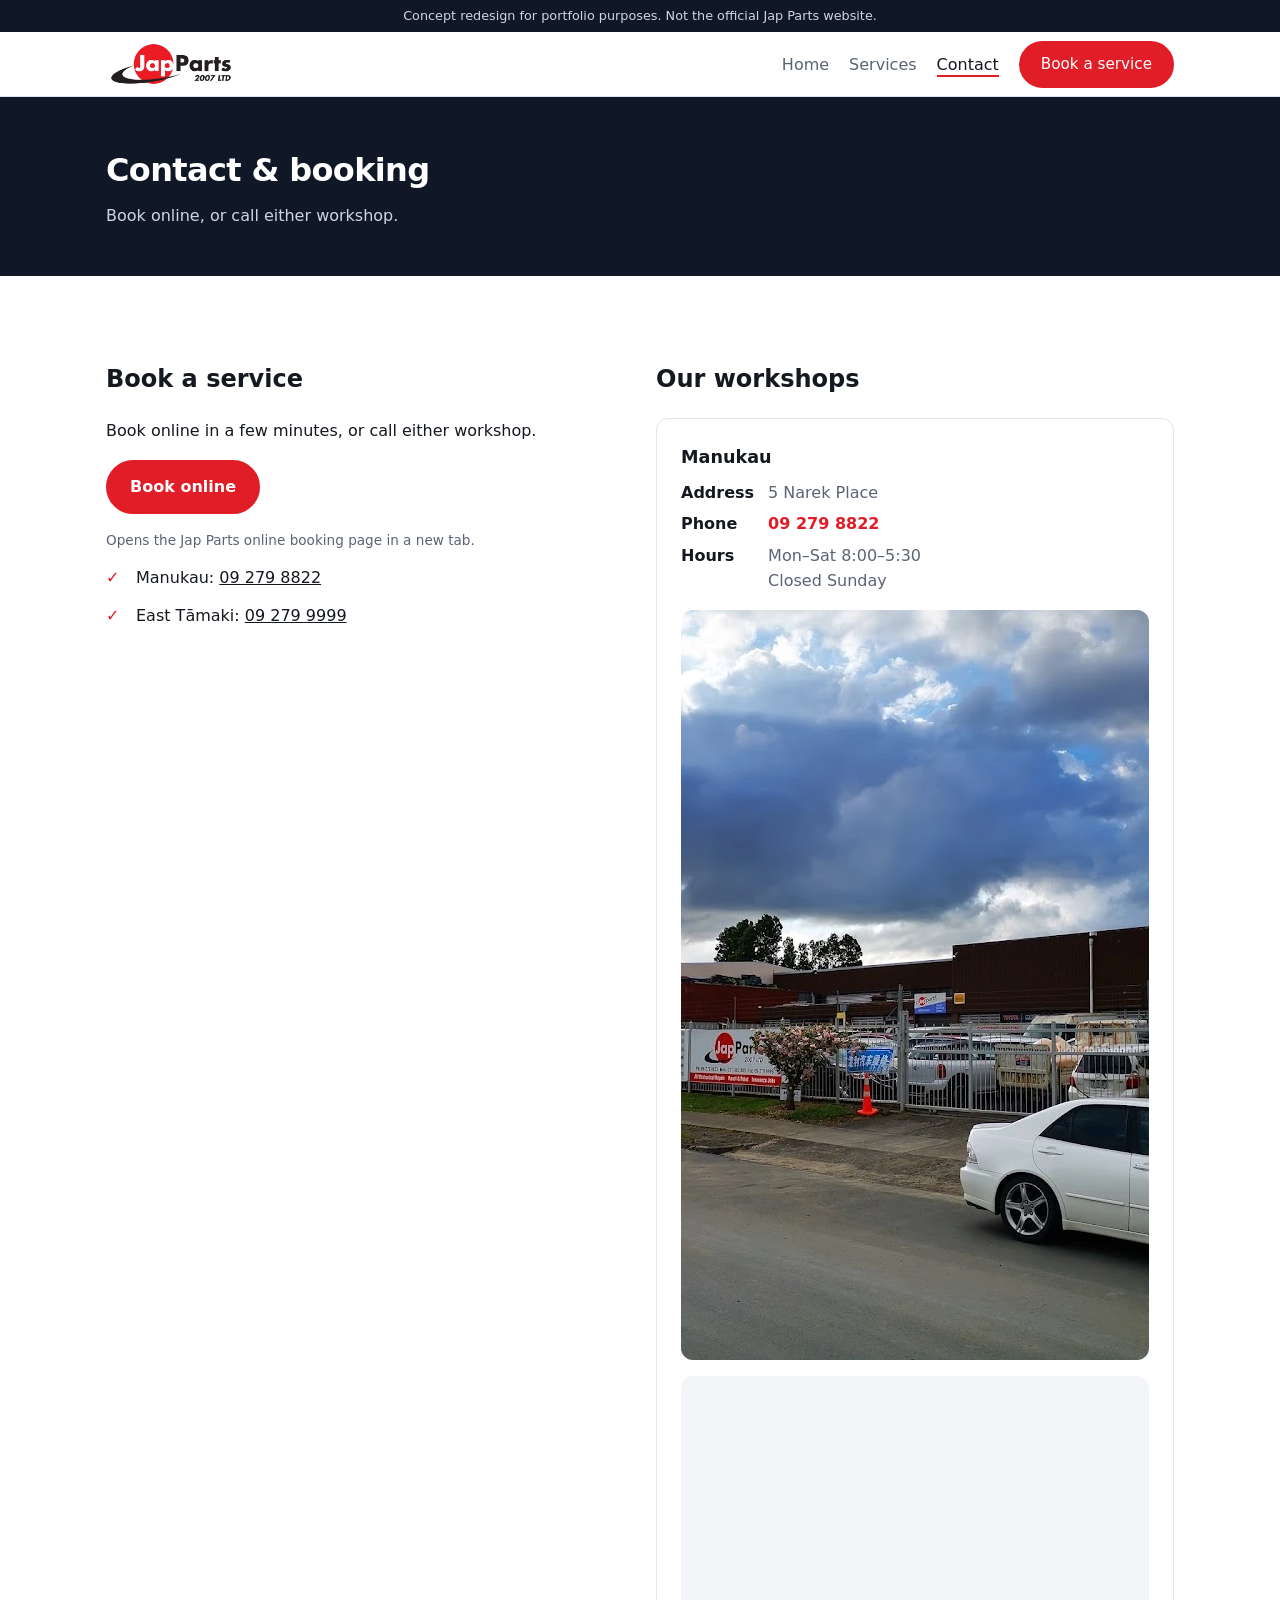
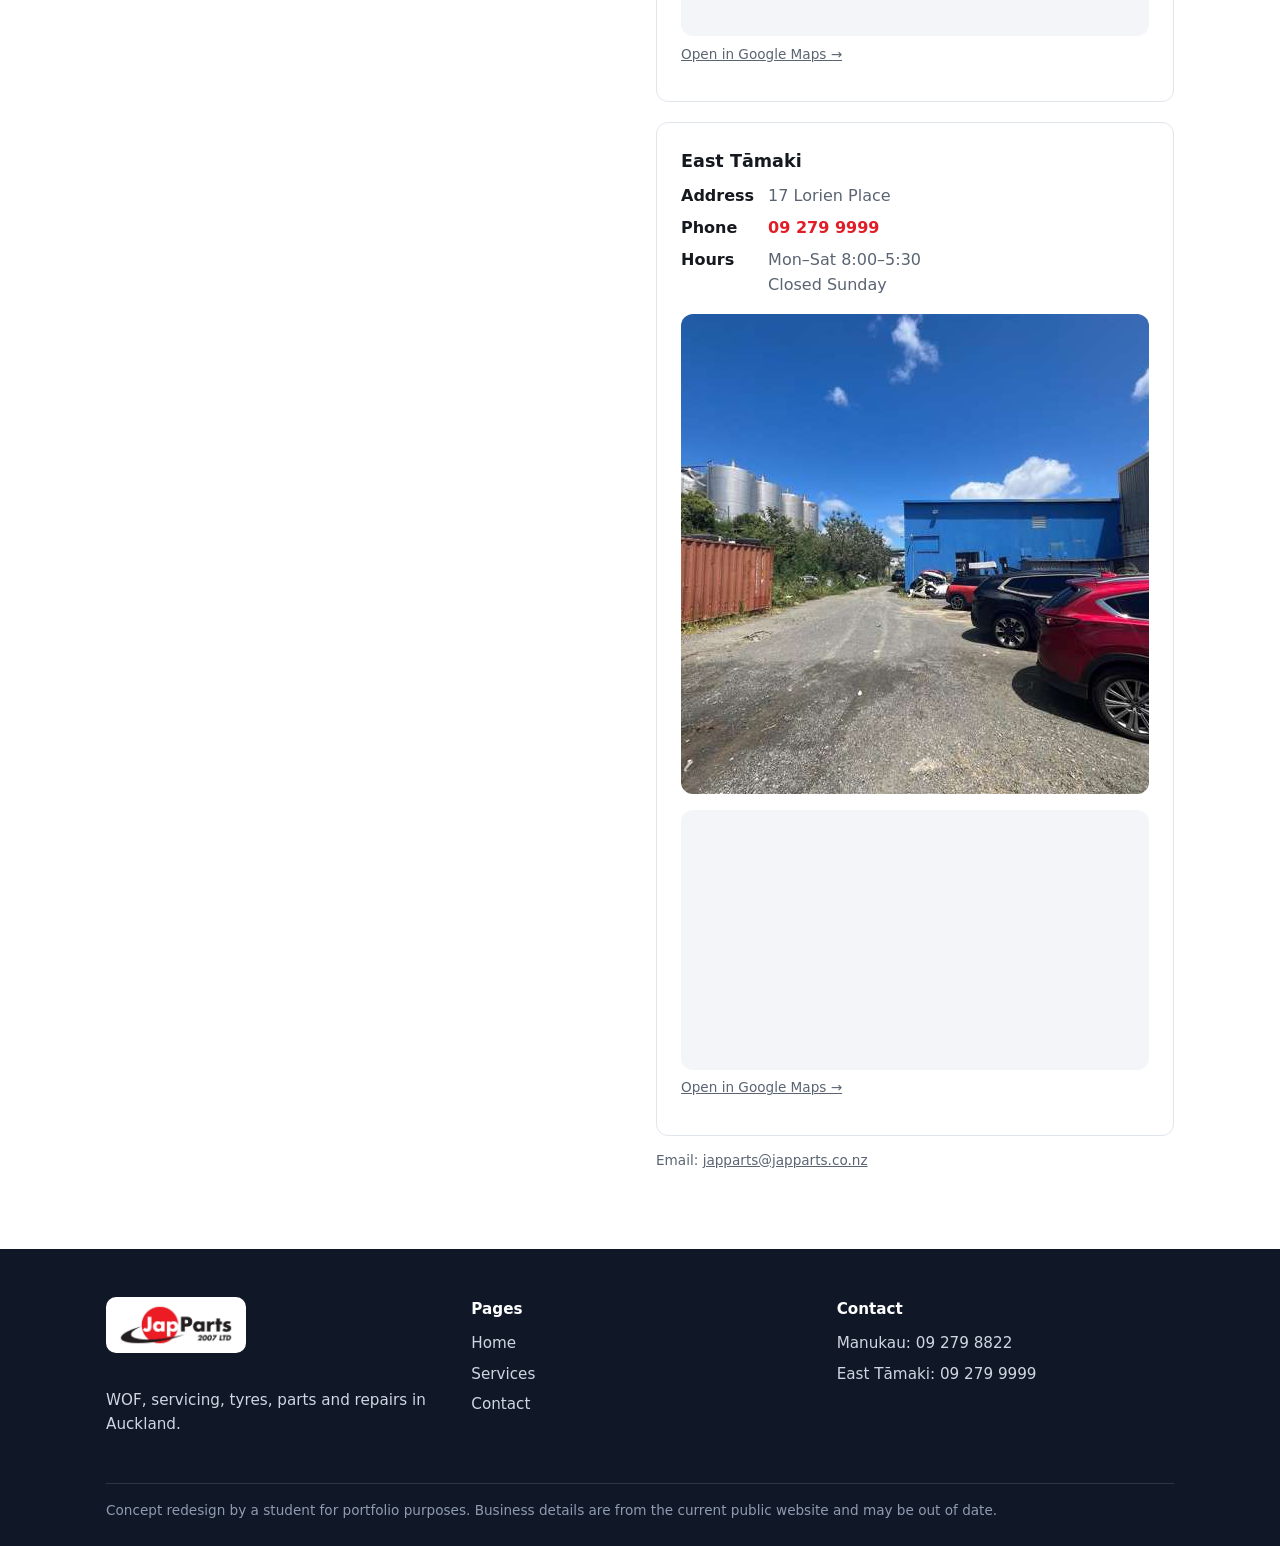
==== commit 2c327914: "Add Google Maps embeds for both locations Co-Authored-By: Claude Sonnet 5.5 <noreply@anthropic.com>" ====
--- a/contact.html
+++ b/contact.html
@@ -57,8 +57,9 @@
                 <dt>Phone</dt><dd><a href="tel:092798822">09 279 8822</a></dd>
                 <dt>Hours</dt><dd>Mon–Sat 8:00–5:30<br>Closed Sunday</dd>
               </dl>
-              <!-- TODO: embed a correct Google Map for 5 Narek Place, Manukau -->
               <img class="location-photo" src="img/manukau.webp" alt="Jap Parts yard and signage on Narek Place, Manukau" width="1000" height="750" loading="lazy">
+              <iframe class="map-frame" title="Map of Jap Parts Manukau, 5 Narek Place" src="https://www.google.com/maps?q=5+Narek+Place,+Manukau,+Auckland,+New+Zealand&amp;output=embed" loading="lazy" referrerpolicy="no-referrer-when-downgrade"></iframe>
+              <p class="form-note"><a href="https://www.google.com/maps/search/?api=1&amp;query=5+Narek+Place,+Manukau,+Auckland" target="_blank" rel="noopener">Open in Google Maps →</a></p>
             </article>
             <article class="card location">
               <h3>East Tāmaki</h3>
@@ -67,8 +68,9 @@
                 <dt>Phone</dt><dd><a href="tel:092799999">09 279 9999</a></dd>
                 <dt>Hours</dt><dd>Mon–Sat 8:00–5:30<br>Closed Sunday</dd>
               </dl>
-              <!-- TODO: embed a correct Google Map for 17 Lorien Place, East Tāmaki -->
               <img class="location-photo" src="img/east-tamaki.png" alt="Jap Parts East Tāmaki yard with a blue workshop building" width="640" height="480" loading="lazy">
+              <iframe class="map-frame" title="Map of Jap Parts East Tāmaki, 17 Lorien Place" src="https://www.google.com/maps?q=17+Lorien+Place,+East+Tamaki,+Auckland,+New+Zealand&amp;output=embed" loading="lazy" referrerpolicy="no-referrer-when-downgrade"></iframe>
+              <p class="form-note"><a href="https://www.google.com/maps/search/?api=1&amp;query=17+Lorien+Place,+East+Tamaki,+Auckland" target="_blank" rel="noopener">Open in Google Maps →</a></p>
             </article>
           </div>
           <p class="form-note">Email: <a href="mailto:japparts@japparts.co.nz">japparts@japparts.co.nz</a></p>
